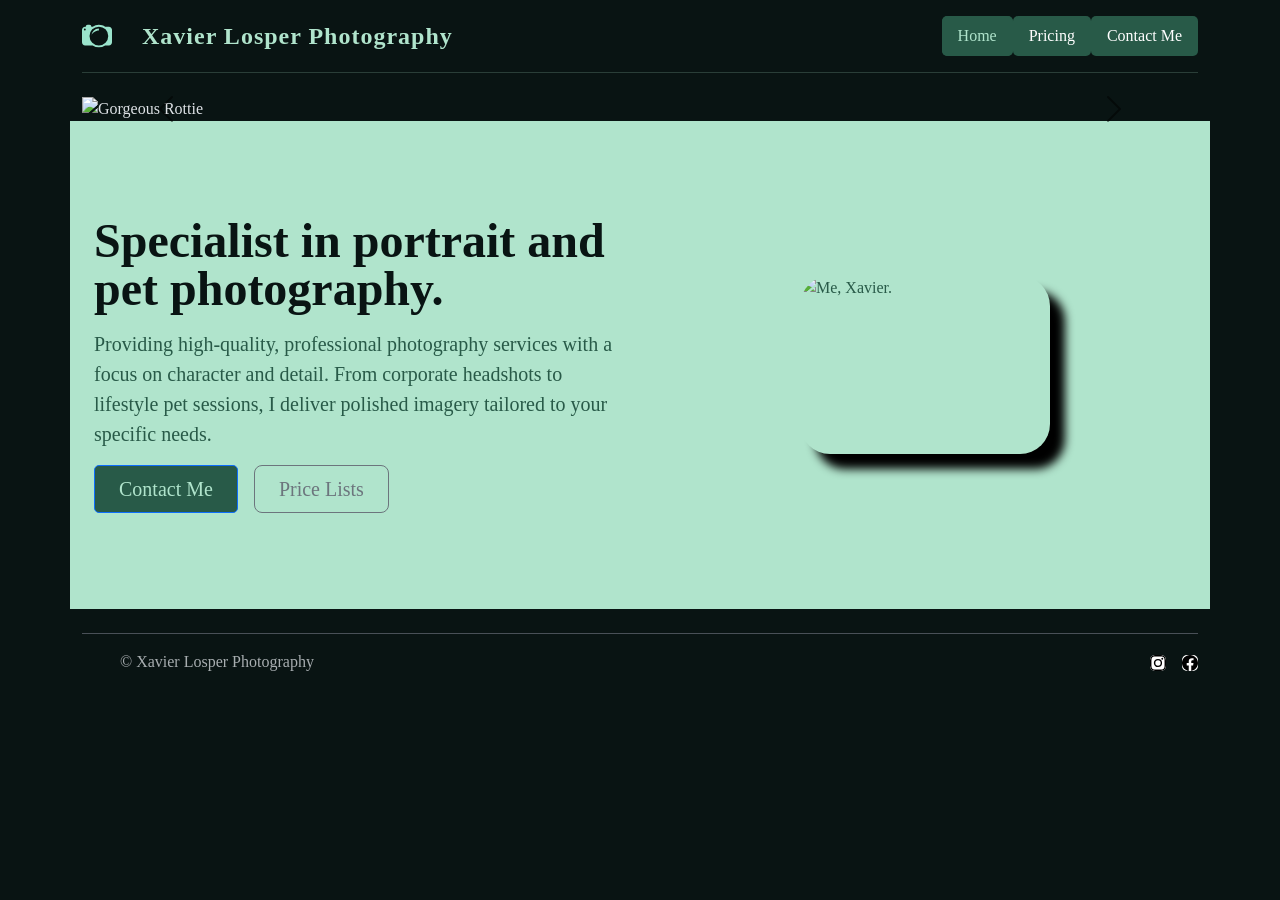
==== index.html @ 42825993 "Add files via upload" ====
<!DOCTYPE html>
<html lang="en">
<head>
    <meta charset="UTF-8">
    <meta name="viewport" content="width=device-width, initial-scale=1.0">
    <title>Document</title>
    <link rel="stylesheet" href="styles.css">
    <link href="https://cdn.jsdelivr.net/npm/bootstrap@5.3.8/dist/css/bootstrap.min.css" rel="stylesheet" integrity="sha384-sRIl4kxILFvY47J16cr9ZwB07vP4J8+LH7qKQnuqkuIAvNWLzeN8tE5YBujZqJLB" crossorigin="anonymous">
</head>
<body data-bs-theme="dark" class="mate-regular">

    <div class="container">
        <header class="d-flex flex-wrap justify-content-center py-3 mb-4 border-bottom-custom"> 
            <a href="./index.html" class="d-flex align-items-center mb-3 mb-md-0 me-md-auto text-decoration-none"> 
                <img src="./Public/Media/Icons/camera2.svg" id="logo" class="logo-tint"/> 
                <span class="fs-4 bona-nova-bold brand-text" id="title">Xavier Losper Photography</span> 
            </a> 
            
            <ul class="nav nav-pills mate-regular"> 
                <li class="nav-item">
                    <a href="./index.html" class="nav-link nav-link-custom active-pill" aria-current="page">Home</a>
                </li> 
                <li class="nav-item">
                    <a href="./Public/Pages/price_list.html" class="nav-link nav-link-custom">Pricing</a>
                </li> 
                <li class="nav-item">
                    <a href="./Public/Pages/contact.html" class="nav-link nav-link-custom">Contact Me</a>
                </li>  
            </ul> 
        </header> 
    </div>


    <section class="container">
        <div id="carouselExampleAutoplaying" class="carousel slide" data-bs-ride="carousel">
        <div class="carousel-inner">
            <div class="carousel-item active">
            <img src="./Public/Media/Photos/Landscape/2022-07-17 Denise Doggos-4.jpg" class="d-block w-100" alt="Gorgeous Rottie">
            </div>
            <div class="carousel-item">
            <img src="./Public/Media/Photos/Landscape/Fairy Girl-1.png" class="d-block w-100" alt="Cosplay Fairy at Alter Egos">
            </div>
            <div class="carousel-item">
            <img src="./Public/Media/Photos/Landscape/Jacques as Geralt-4.jpg" class="d-block w-100" alt="Cosplayer, Jacques as geralt">
            </div>
            <div class="carousel-item">
            <img src="./Public/Media/Photos/Landscape/mom.jpg" class="d-block w-100" alt="My mom at work">
            </div>
        </div>
        <button class="carousel-control-prev" type="button" data-bs-target="#carouselExampleAutoplaying" data-bs-slide="prev">
            <span class="carousel-control-prev-icon" aria-hidden="true"></span>
            <span class="visually-hidden">Previous</span>
        </button>
        <button class="carousel-control-next" type="button" data-bs-target="#carouselExampleAutoplaying" data-bs-slide="next">
            <span class="carousel-control-next-icon" aria-hidden="true"></span>
            <span class="visually-hidden">Next</span>
        </button>
        </div>
    </section>

    <div class="container col-xxl-8 px-4 py-5" id="hero"> 
        <div class="row flex-lg-row-reverse align-items-center g-5 py-5"> 
            <div class="col-10 col-sm-8 col-lg-6"> 
                <img id="me" src="./Public/Media/Photos/Portrait/2023-03-19 Self Portraits-2.jpg" class="d-block mx-lg-auto img-fluid" alt="Me, Xavier." width="700" height="500" loading="lazy"> 
            </div> 
            <div class="col-lg-6"> 
                <h1 class="display-5 fw-bold text-body-emphasis lh-1 mb-3" id="about">Specialist in portrait and pet photography.</h1> 
                <p class="lead">Providing high-quality, professional photography services with a focus on character and detail. From corporate headshots to lifestyle pet sessions, I deliver polished imagery tailored to your specific needs.</p> 
                <div class="d-grid gap-2 d-md-flex justify-content-md-start"> 
                    <a href="./Public/Pages/contact.html"> <type="button" id="ct_but" class="btn btn-primary btn-lg px-4 me-md-2">Contact Me</button> </a>
                    <a href="./Public/Pages/price_list.html"><type="button" id="pr_but"class="btn btn-outline-secondary btn-lg px-4">Price Lists</button> </a>
                </div> 
            </div> 
        </div> 
    </div>

    <div class="container"> 
        <footer class="d-flex flex-wrap justify-content-between align-items-center py-3 my-4 border-top"> 
            <div class="col-md-4 d-flex align-items-center"> 
                <a href="/" class="mb-3 me-2 mb-md-0 text-body-secondary text-decoration-none lh-1" aria-label="Bootstrap"> 
                    <svg class="bi" width="30" height="24" aria-hidden="true"><use xlink:href="#bootstrap"></use></svg> 
                </a> 
                <span class="mb-3 mb-md-0 text-body-secondary">© Xavier Losper Photography</span> 
            </div> 
            <ul class="nav col-md-4 justify-content-end list-unstyled d-flex"> 
                <li class="ms-3">
                    <a class="text-body-secondary" href="https://www.instagram.com/xavierlosperphotography/" aria-label="Instagram">
                        <img src="./Public/Media/Icons/instagram.svg" class="insta_icon">
                    </a>
                </li> 
                <li class="ms-3">
                    <a class="text-body-secondary" href="https://www.facebook.com/XavierLosperPhotography" aria-label="Facebook">
                        <img src="./Public/Media/Icons/facebook.svg" class="insta_icon">
                    </a>
                </li> 
            </ul> 
        </footer> 
    </div>

    <script src="https://cdn.jsdelivr.net/npm/bootstrap@5.3.8/dist/js/bootstrap.bundle.min.js" integrity="sha384-FKyoEForCGlyvwx9Hj09JcYn3nv7wiPVlz7YYwJrWVcXK/BmnVDxM+D2scQbITxI" crossorigin="anonymous"></script>    
</body>
</html>
---- styles.css ----
.bona-nova-regular {
  font-family: "Bona Nova", serif;
  font-weight: 400;
  font-style: normal;
}

.bona-nova-bold {
  font-family: "Bona Nova", serif;
  font-weight: 700;
  font-style: normal;
}

.bona-nova-regular-italic {
  font-family: "Bona Nova", serif;
  font-weight: 400;
  font-style: italic;
}

.mate-regular {
  font-family: "Mate", serif;
  font-weight: 400;
  font-style: normal;
}

.mate-regular-italic {
  font-family: "Mate", serif;
  font-weight: 400;
  font-style: italic;
}

#title{
  color: #285A48;
}



body{
    margin:0;
    padding: 0;
    background-color: #091413 !important;
}

#logo{
  height: 30px;
  padding: 0;
  margin: 0;
  margin-right: 30px;
}

#me{
  border-radius: 30px;
  box-shadow: 15px 15px 10px black;
  width: 250px;
}

#hero{
  background-color: #B0E4CC;
  color: #285A48;
}

.nav-item{
  background-color: #285A48;
  border-radius: 5px;
}

#ct_but{
  background-color: #285A48;
  border-radius: 5px;
  color: #B0E4CC;
}

#pr_but{
  background-color: #B0E4CC !important;
  
}

#about{
  color: #091413 !important;
  text-align: left;
}

.lead{
  color: #285A48 !important;
}

.insta_icon{  
  background-color: white;
  border-radius: 5px;
}



/* Palette Variables */
:root {
  --deep-anchor: #091413;
  --forest-green: #285A48;
  --muted-teal: #408A71;
  --mint-mist: #B0E4CC;
}

/* Base Card Styling for Dark Theme */
.card-dark-custom {
    background-color: rgba(255, 255, 255, 0.05) !important;
    border: 1px solid var(--muted-teal) !important;
    border-radius: 12px;
}

.header-subtle {
    background-color: rgba(176, 228, 204, 0.1) !important;
    border-bottom: 1px solid var(--muted-teal) !important;
    color: var(--mint-mist) !important;
}

/* Wedding Card Highlight */
.card-wedding-highlight {
    background-color: rgba(40, 90, 72, 0.15) !important;
    border: 2px solid var(--mint-mist) !important;
    border-radius: 12px;
    transform: scale(1.02); /* Makes it stand out slightly */
}

.header-wedding {
    background-color: var(--forest-green) !important;
    color: var(--mint-mist) !important;
    border-bottom: 1px solid var(--mint-mist) !important;
}

/* Typography Fixes */
.card-title {
    color: #ffffff !important;
    font-weight: bold;
}

.price-decimal {
    color: var(--mint-mist) !important;
    font-size: 1.2rem;
}

.text-mint {
    color: var(--mint-mist) !important;
    text-transform: uppercase;
    font-size: 0.8rem;
    letter-spacing: 1px;
}

.card-body li {
    color: rgba(255, 255, 255, 0.8);
    padding: 8px 0;
}

/* Wedding Button */
.btn-wedding {
    background-color: var(--mint-mist);
    color: var(--deep-anchor);
    font-weight: bold;
    border: none;
    padding: 12px;
}

.btn-wedding:hover {
    background-color: #ffffff;
    color: var(--forest-green);
}

/* Palette Variables (if not already in your file) */
:root {
  --deep-anchor: #091413;
  --forest-green: #285A48;
  --muted-teal: #408A71;
  --mint-mist: #B0E4CC;
}

/* 1. Header Border */
.border-bottom-custom {
    border-bottom: 1px solid rgba(176, 228, 204, 0.2) !important;
}

/* 2. Brand Title (The Name) */
.brand-text {
    color: var(--mint-mist) !important;
    letter-spacing: 1px;
}

/* 3. Logo Tint (Optional: makes your SVG match the theme) */
.logo-tint {
    filter: invert(89%) sepia(16%) saturate(654%) hue-rotate(103deg) brightness(95%) contrast(89%);
}

/* 4. Navigation Links */
.nav-link-custom {
    color: #ffffff !important;
    transition: all 0.3s ease;
}

.nav-link-custom:hover {
    color: var(--mint-mist) !important;
    background-color: rgba(40, 90, 72, 0.2);
}

/* 5. Active Link (The Forest Green Pill) */
.active-pill {
    background-color: var(--forest-green) !important;
    color: var(--mint-mist) !important;
    font-weight: bold;
}

/* --- Contact Page Specific Styles --- */

/* 1. Center the content vertically if needed */
.py-5 {
    padding-top: 3rem !important;
    padding-bottom: 3rem !important;
}

/* 2. Style the WhatsApp Button */
.btn-wedding {
    background-color: var(--mint-mist);
    color: var(--deep-anchor);
    font-weight: bold;
    border: none;
    border-radius: 8px;
    transition: transform 0.2s ease, background-color 0.3s ease;
    text-transform: uppercase;
    letter-spacing: 1px;
}

.btn-wedding:hover {
    background-color: #ffffff;
    color: var(--forest-green);
    transform: translateY(-3px); /* Subtle lift effect */
    box-shadow: 0 5px 15px rgba(176, 228, 204, 0.3);
}

/* 3. Text Formatting */
.uppercase {
    text-transform: uppercase;
}

.letter-spacing-1 {
    letter-spacing: 1.5px;
}

.text-mint {
    color: var(--mint-mist) !important;
}

/* 4. Link hover states for Email/Phone */
.card-body a.text-white:hover {
    color: var(--mint-mist) !important;
    text-decoration: underline !important;
}

.insta_icon:hover {
    opacity: 1;
}
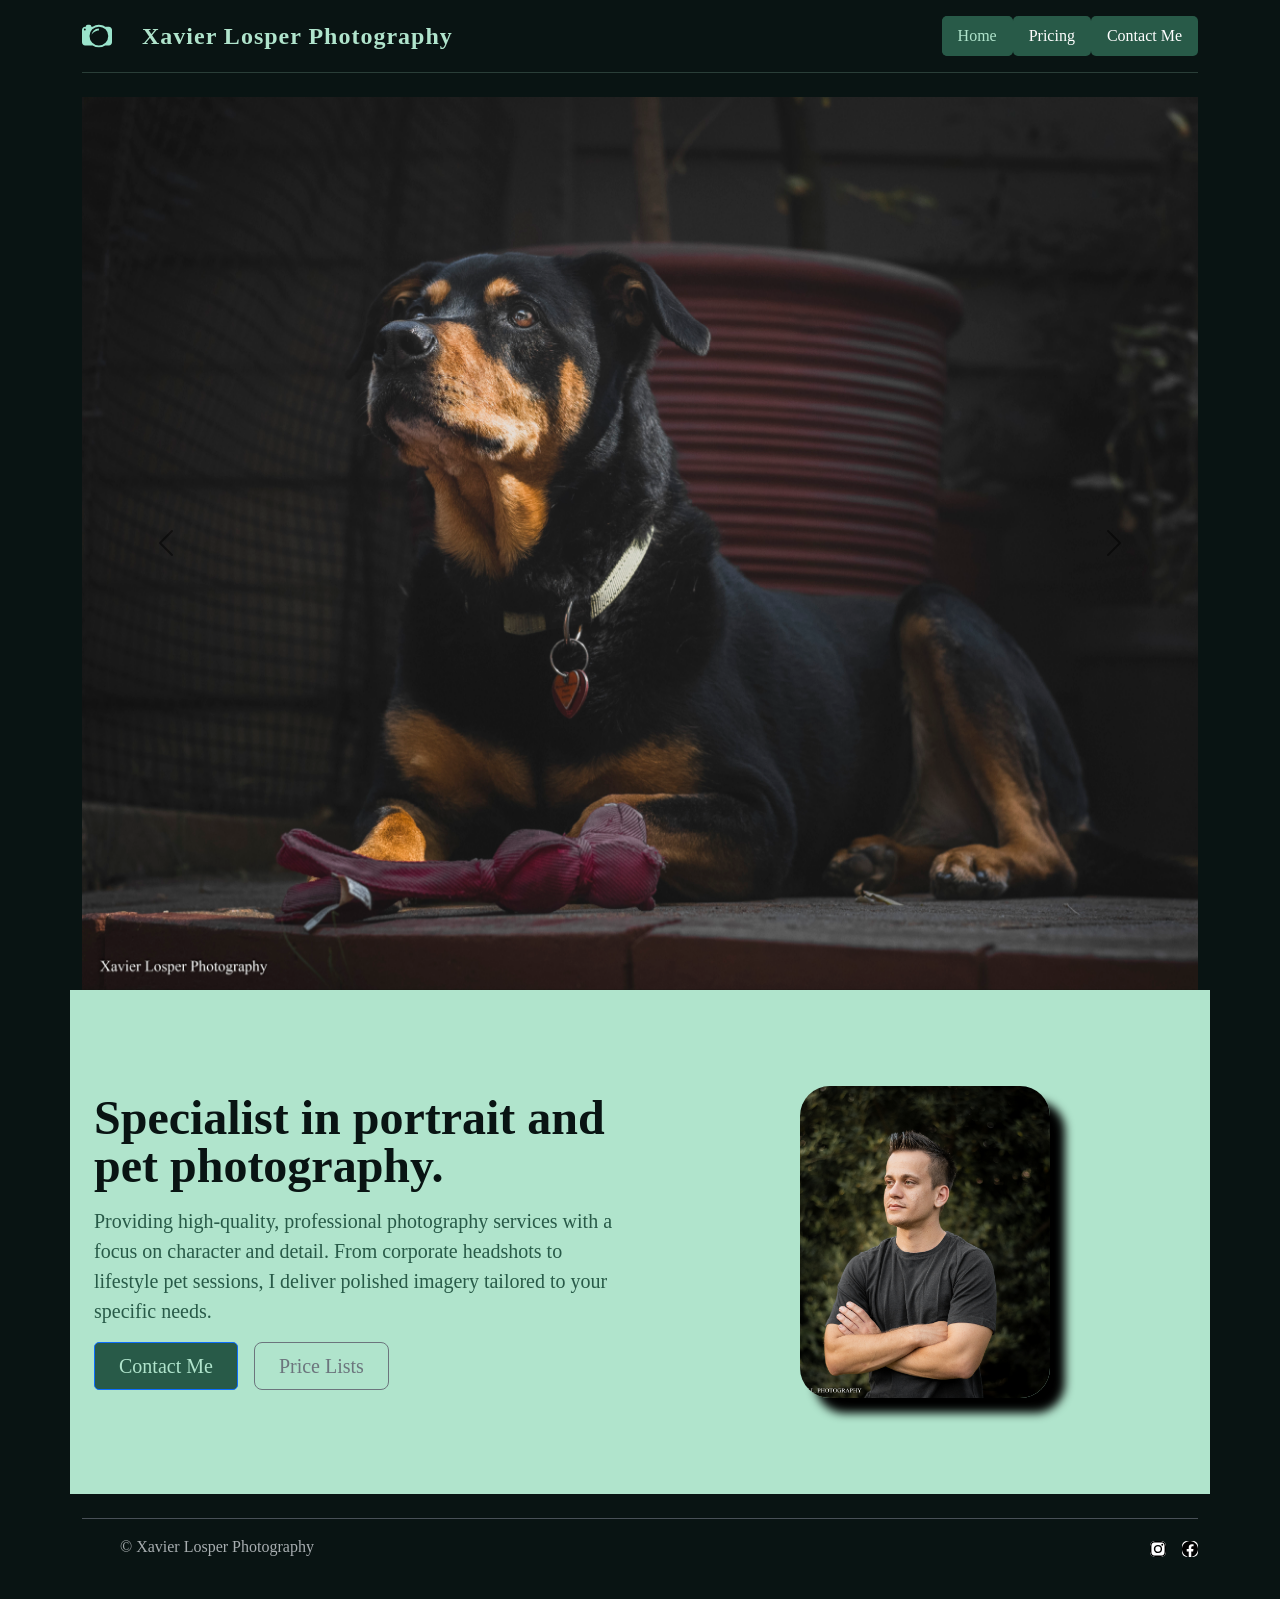
==== commit 9f1898f0: "Update index.html with new content and structure" ====
--- a/index.html
+++ b/index.html
@@ -3,7 +3,7 @@
 <head>
     <meta charset="UTF-8">
     <meta name="viewport" content="width=device-width, initial-scale=1.0">
-    <title>Document</title>
+    <title>Xavier Losper Photography</title>
     <link rel="stylesheet" href="styles.css">
     <link href="https://cdn.jsdelivr.net/npm/bootstrap@5.3.8/dist/css/bootstrap.min.css" rel="stylesheet" integrity="sha384-sRIl4kxILFvY47J16cr9ZwB07vP4J8+LH7qKQnuqkuIAvNWLzeN8tE5YBujZqJLB" crossorigin="anonymous">
 </head>
@@ -99,4 +99,4 @@
 
     <script src="https://cdn.jsdelivr.net/npm/bootstrap@5.3.8/dist/js/bootstrap.bundle.min.js" integrity="sha384-FKyoEForCGlyvwx9Hj09JcYn3nv7wiPVlz7YYwJrWVcXK/BmnVDxM+D2scQbITxI" crossorigin="anonymous"></script>    
 </body>
-</html>+</html>
